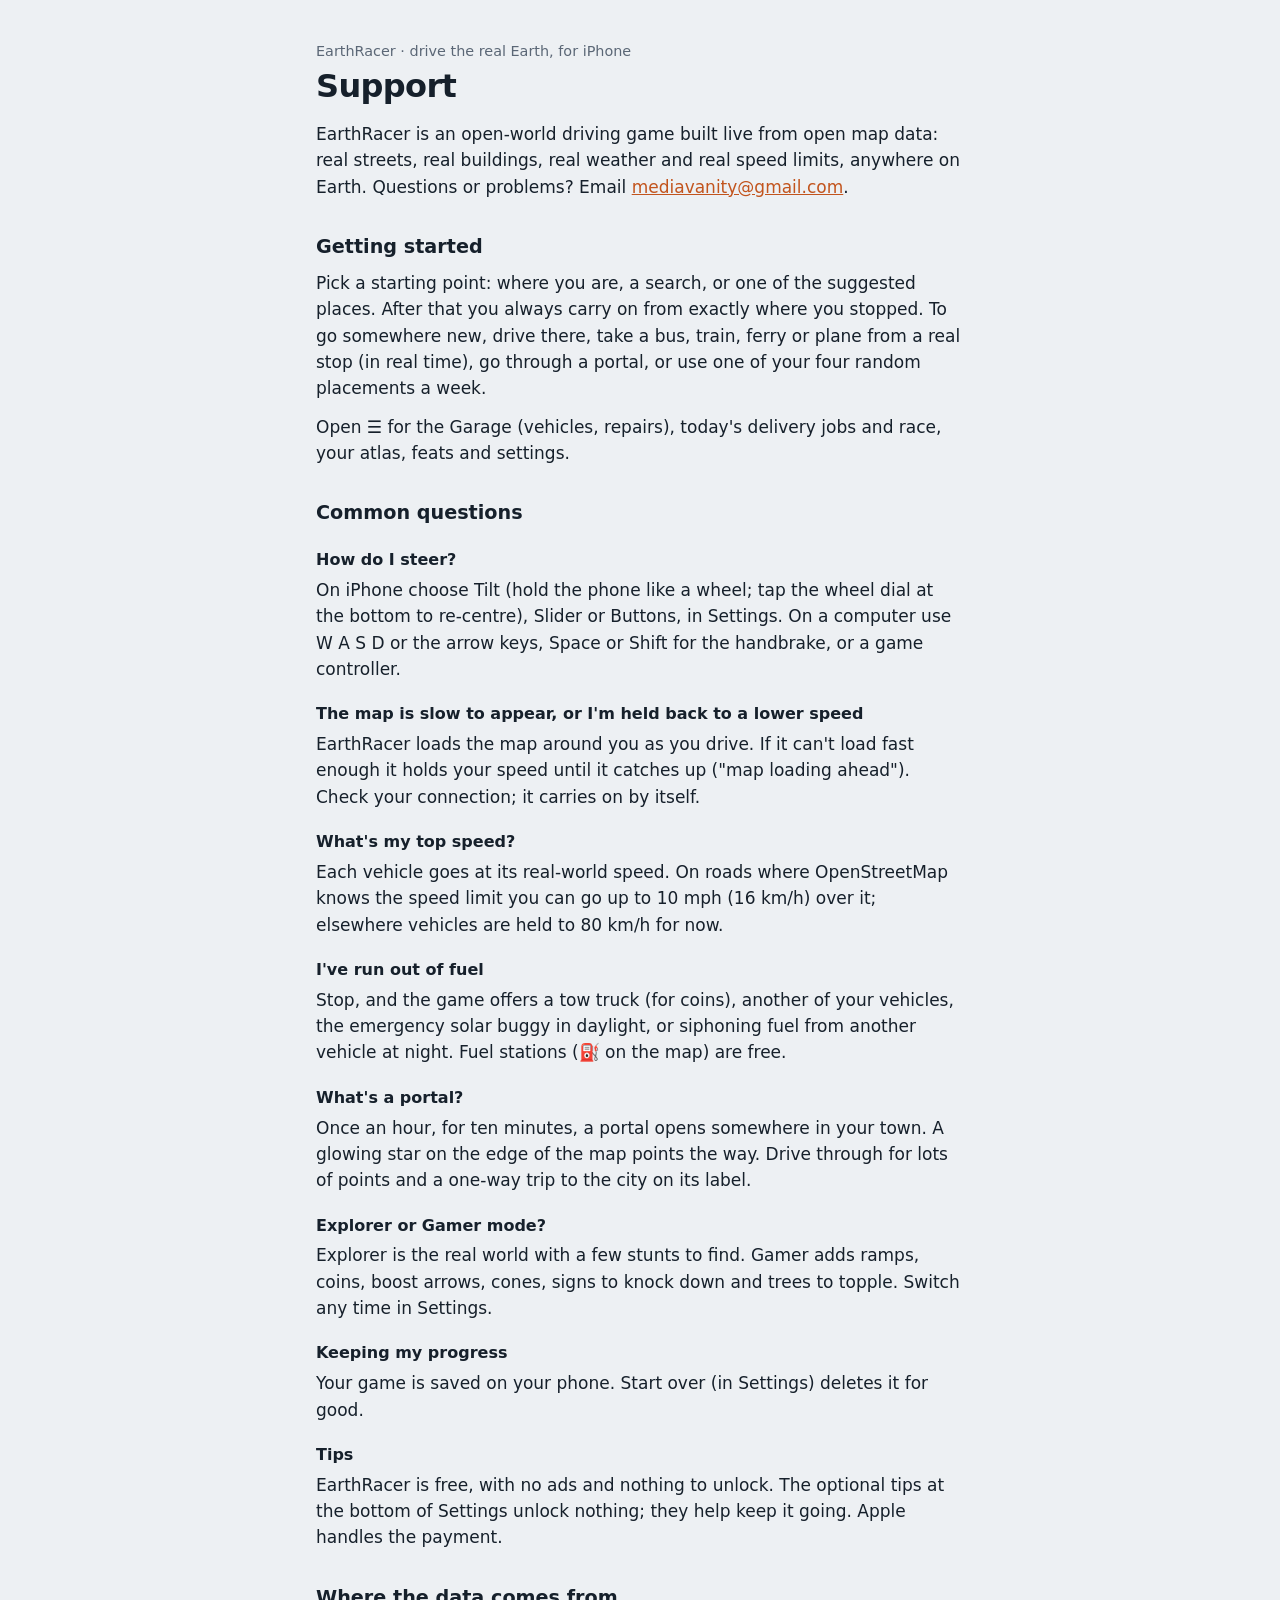
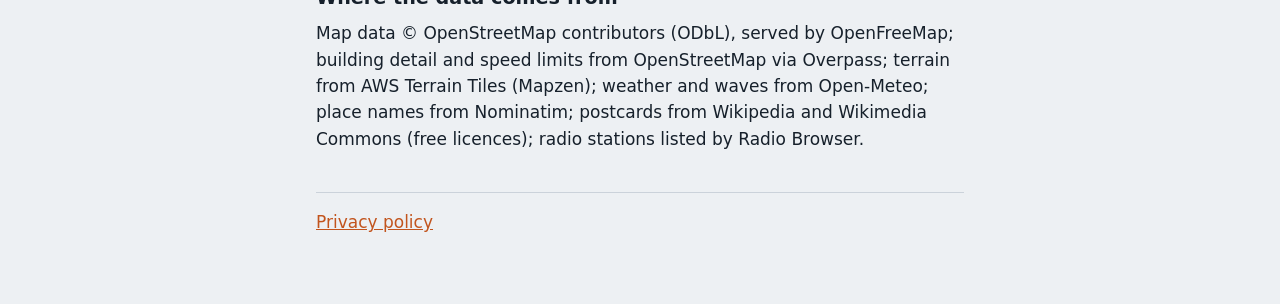
==== index.html @ cb2f4006 "EarthRacer support and privacy pages Co-Authored-By: Claude Opus 5.5 <noreply@anthropic.com>" ====
<!DOCTYPE html>
<html lang="en">
<head>
<meta charset="utf-8">
<meta name="viewport" content="width=device-width, initial-scale=1">
<title>EarthRacer Support</title>
<meta name="description" content="Help and support for EarthRacer, an open-world driving game on the real Earth, for iPhone.">
<link rel="stylesheet" href="style.css">
</head>
<body>
<main>
<p class="eyebrow">EarthRacer · drive the real Earth, for iPhone</p>
<h1>Support</h1>
<p>EarthRacer is an open-world driving game built live from open map data: real streets, real buildings, real weather and real speed limits, anywhere on Earth. Questions or problems? Email <a href="mailto:mediavanity@gmail.com?subject=EarthRacer%20support">mediavanity@gmail.com</a>.</p>

<h2>Getting started</h2>
<p>Pick a starting point: where you are, a search, or one of the suggested places. After that you always carry on from exactly where you stopped. To go somewhere new, drive there, take a bus, train, ferry or plane from a real stop (in real time), go through a portal, or use one of your four random placements a week.</p>
<p>Open ☰ for the Garage (vehicles, repairs), today's delivery jobs and race, your atlas, feats and settings.</p>

<h2>Common questions</h2>
<h3>How do I steer?</h3>
<p>On iPhone choose Tilt (hold the phone like a wheel; tap the wheel dial at the bottom to re-centre), Slider or Buttons, in Settings. On a computer use W A S D or the arrow keys, Space or Shift for the handbrake, or a game controller.</p>
<h3>The map is slow to appear, or I'm held back to a lower speed</h3>
<p>EarthRacer loads the map around you as you drive. If it can't load fast enough it holds your speed until it catches up ("map loading ahead"). Check your connection; it carries on by itself.</p>
<h3>What's my top speed?</h3>
<p>Each vehicle goes at its real-world speed. On roads where OpenStreetMap knows the speed limit you can go up to 10 mph (16 km/h) over it; elsewhere vehicles are held to 80 km/h for now.</p>
<h3>I've run out of fuel</h3>
<p>Stop, and the game offers a tow truck (for coins), another of your vehicles, the emergency solar buggy in daylight, or siphoning fuel from another vehicle at night. Fuel stations (⛽ on the map) are free.</p>
<h3>What's a portal?</h3>
<p>Once an hour, for ten minutes, a portal opens somewhere in your town. A glowing star on the edge of the map points the way. Drive through for lots of points and a one-way trip to the city on its label.</p>
<h3>Explorer or Gamer mode?</h3>
<p>Explorer is the real world with a few stunts to find. Gamer adds ramps, coins, boost arrows, cones, signs to knock down and trees to topple. Switch any time in Settings.</p>
<h3>Keeping my progress</h3>
<p>Your game is saved on your phone. Start over (in Settings) deletes it for good.</p>
<h3>Tips</h3>
<p>EarthRacer is free, with no ads and nothing to unlock. The optional tips at the bottom of Settings unlock nothing; they help keep it going. Apple handles the payment.</p>

<h2>Where the data comes from</h2>
<p>Map data © OpenStreetMap contributors (ODbL), served by OpenFreeMap; building detail and speed limits from OpenStreetMap via Overpass; terrain from AWS Terrain Tiles (Mapzen); weather and waves from Open-Meteo; place names from Nominatim; postcards from Wikipedia and Wikimedia Commons (free licences); radio stations listed by Radio Browser.</p>

<p class="foot"><a href="privacy.html">Privacy policy</a></p>
</main>
</body>
</html>
---- style.css ----
:root{--bg:#EDF0F3;--panel:#fff;--ink:#16202B;--mute:#5B6776;--line:#CBD2DA;--acc:#C2541D}
@media (prefers-color-scheme:dark){:root{--bg:#0E141B;--panel:#16202B;--ink:#E6EBF1;--mute:#93A0B0;--line:#2A3644;--acc:#FF9A5C;color-scheme:dark}}
*{box-sizing:border-box}
html{-webkit-text-size-adjust:100%}
body{margin:0;background:var(--bg);color:var(--ink);font:17px/1.55 system-ui,-apple-system,"Segoe UI",sans-serif}
main{max-width:680px;margin:0 auto;padding:40px 16px 56px}
.eyebrow{margin:0 0 6px;color:var(--mute);font-size:.9rem}
h1{margin:0 0 16px;font-size:2rem;line-height:1.15;letter-spacing:-.02em}
h2{margin:32px 0 8px;font-size:1.2rem}
h3{margin:20px 0 4px;font-size:1rem}
p{margin:0 0 12px}
.mute{color:var(--mute)}
a{color:var(--acc)}
.foot{margin-top:40px;padding-top:16px;border-top:1px solid var(--line)}
.badge{margin:4px 0 20px}
.badge img{display:block;height:54px;width:auto}
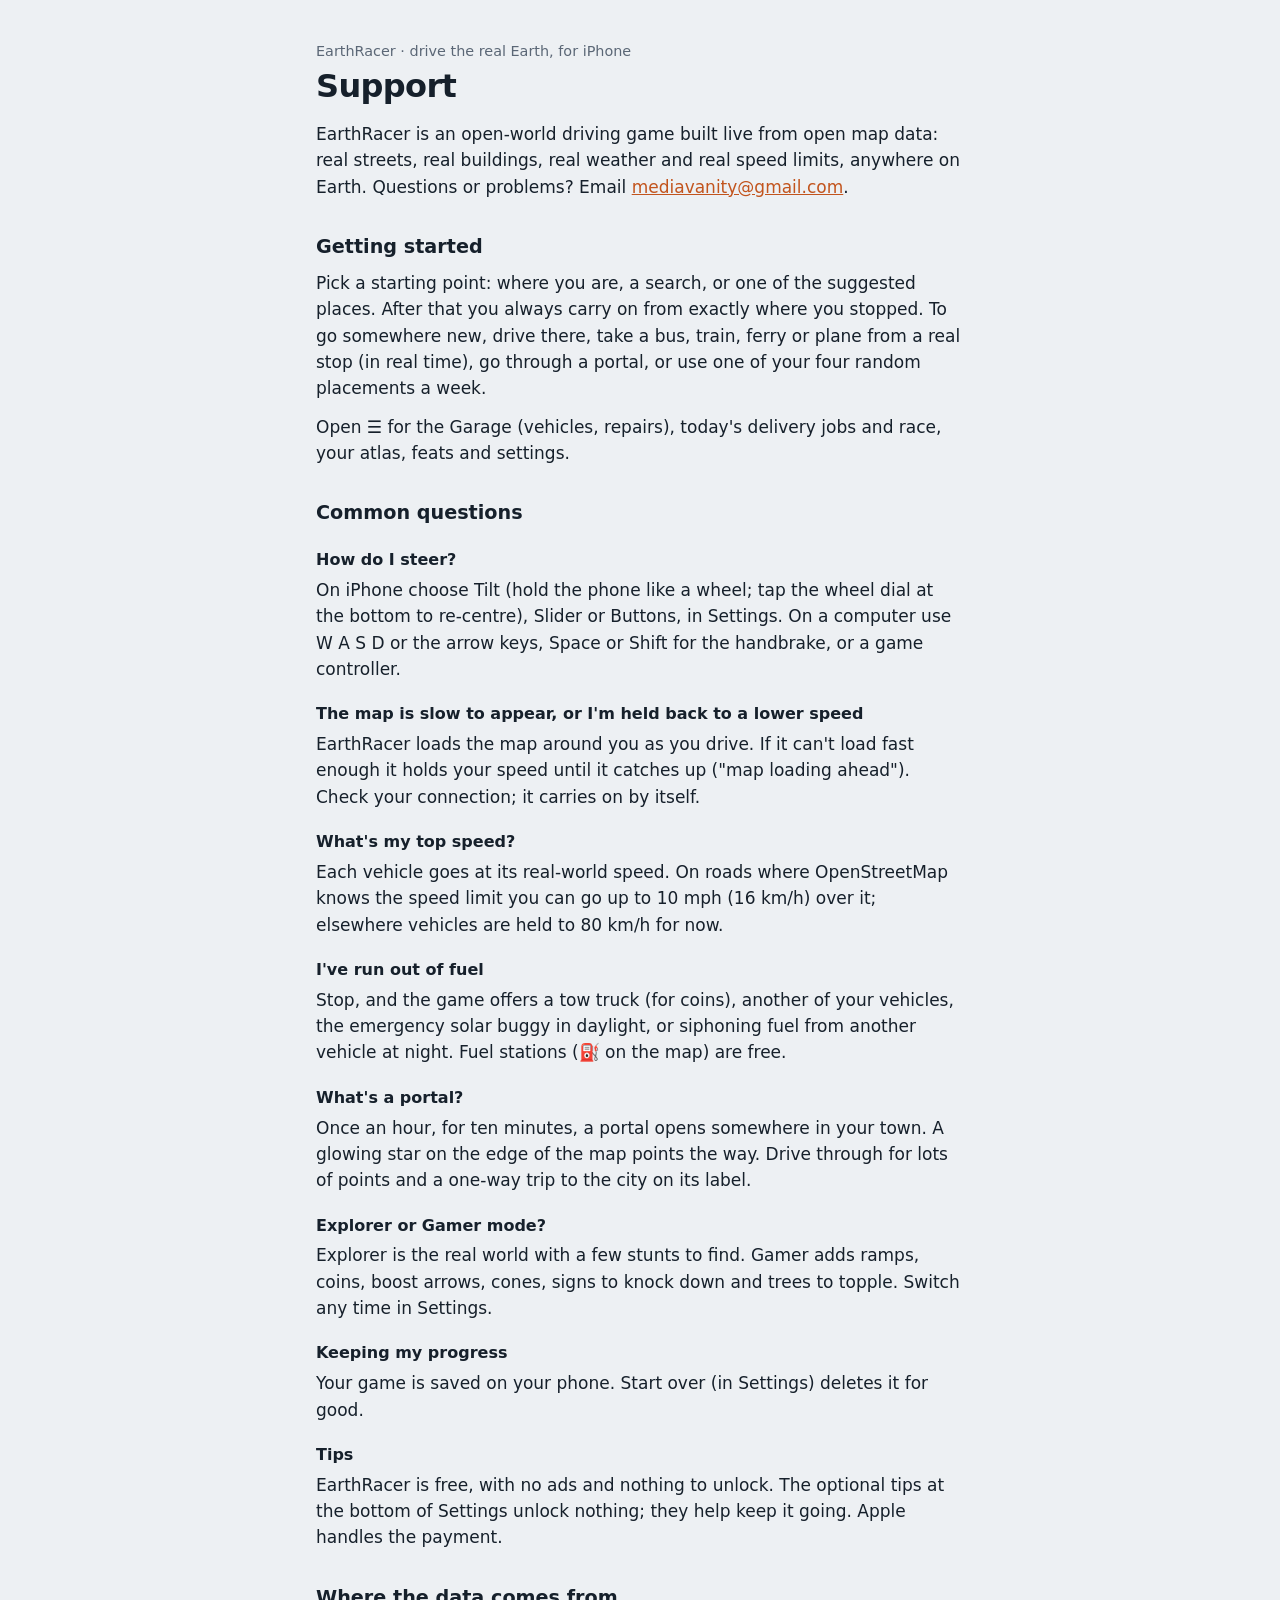
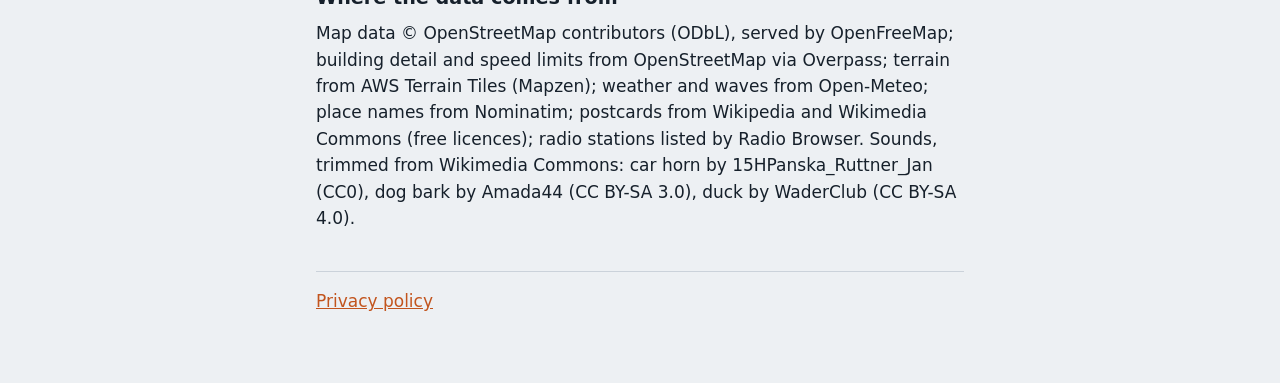
==== commit b3f8c668: "Credits for the horn, bark and quack sounds Co-Authored-By: Claude Opus 5.5 <noreply@anthropic.com>" ====
--- a/index.html
+++ b/index.html
@@ -36,7 +36,7 @@
 <p>EarthRacer is free, with no ads and nothing to unlock. The optional tips at the bottom of Settings unlock nothing; they help keep it going. Apple handles the payment.</p>
 
 <h2>Where the data comes from</h2>
-<p>Map data © OpenStreetMap contributors (ODbL), served by OpenFreeMap; building detail and speed limits from OpenStreetMap via Overpass; terrain from AWS Terrain Tiles (Mapzen); weather and waves from Open-Meteo; place names from Nominatim; postcards from Wikipedia and Wikimedia Commons (free licences); radio stations listed by Radio Browser.</p>
+<p>Map data © OpenStreetMap contributors (ODbL), served by OpenFreeMap; building detail and speed limits from OpenStreetMap via Overpass; terrain from AWS Terrain Tiles (Mapzen); weather and waves from Open-Meteo; place names from Nominatim; postcards from Wikipedia and Wikimedia Commons (free licences); radio stations listed by Radio Browser. Sounds, trimmed from Wikimedia Commons: car horn by 15HPanska_Ruttner_Jan (CC0), dog bark by Amada44 (CC BY-SA 3.0), duck by WaderClub (CC BY-SA 4.0).</p>
 
 <p class="foot"><a href="privacy.html">Privacy policy</a></p>
 </main>
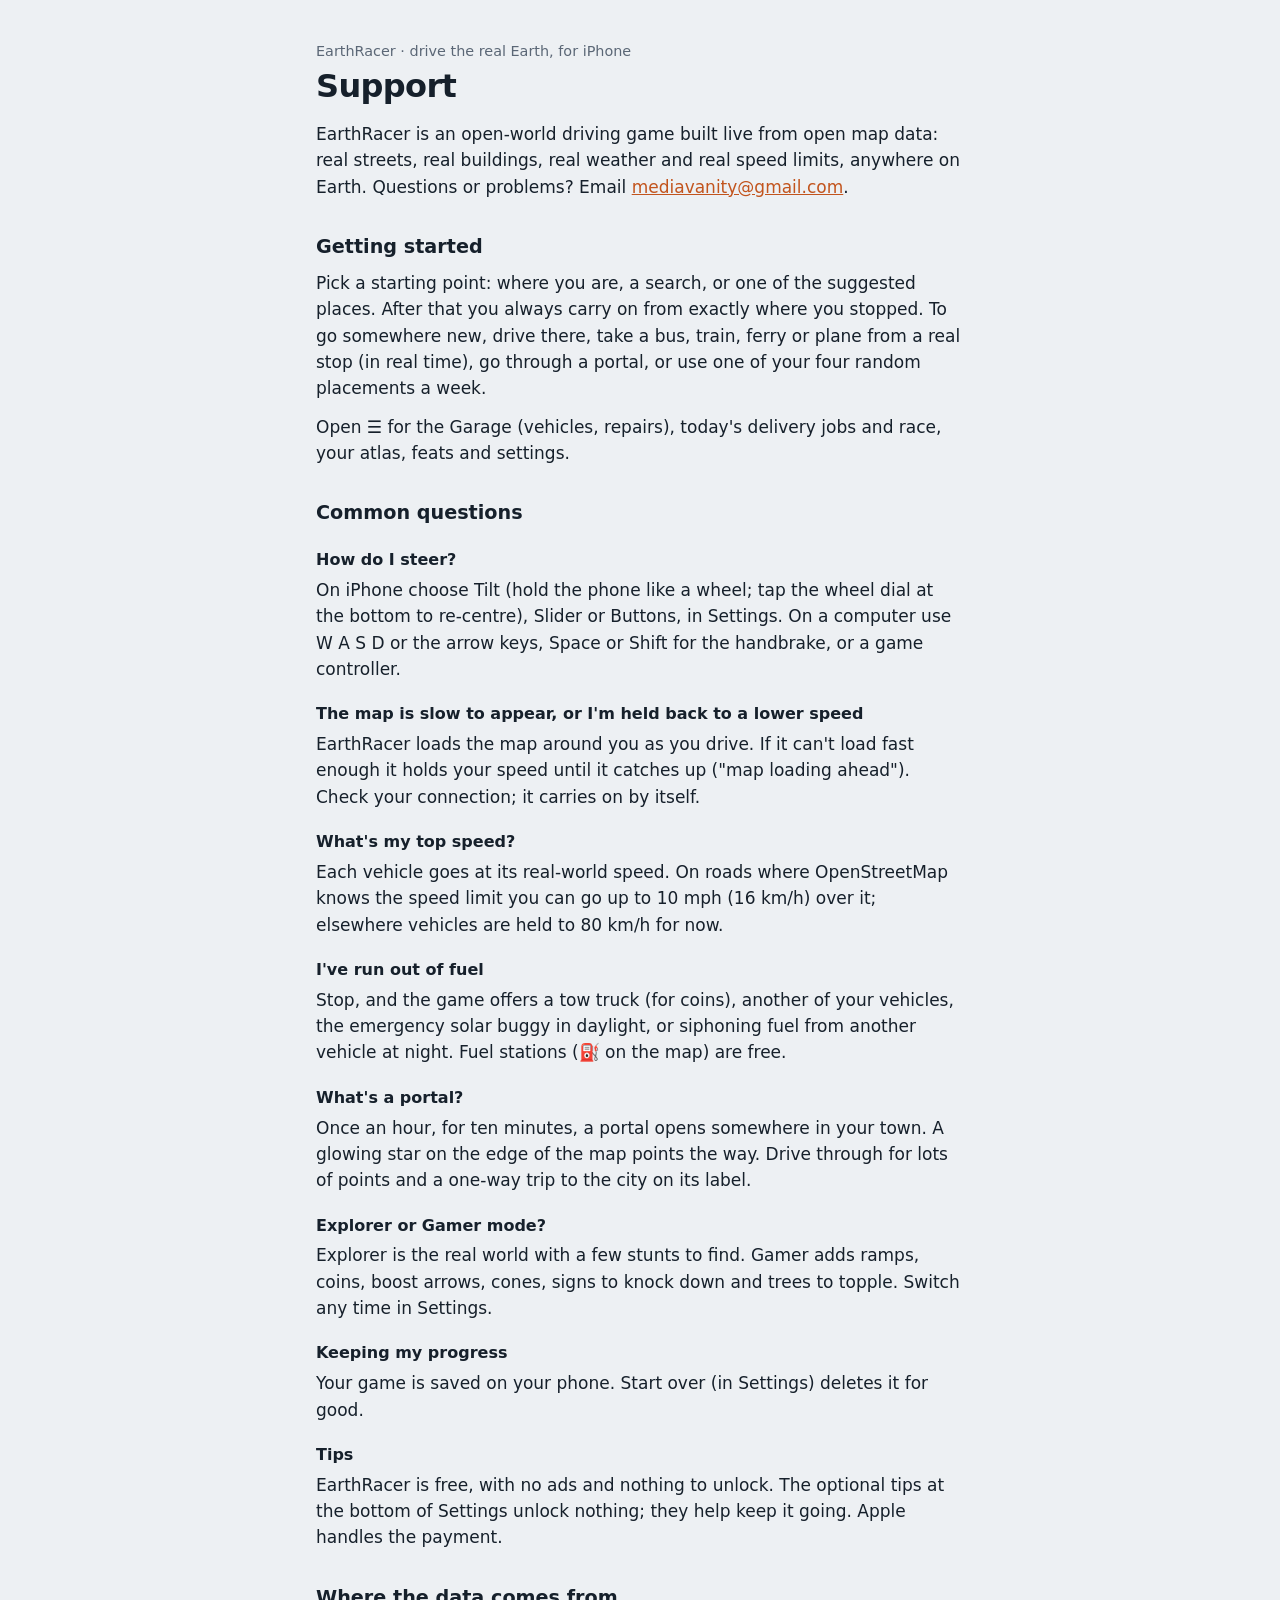
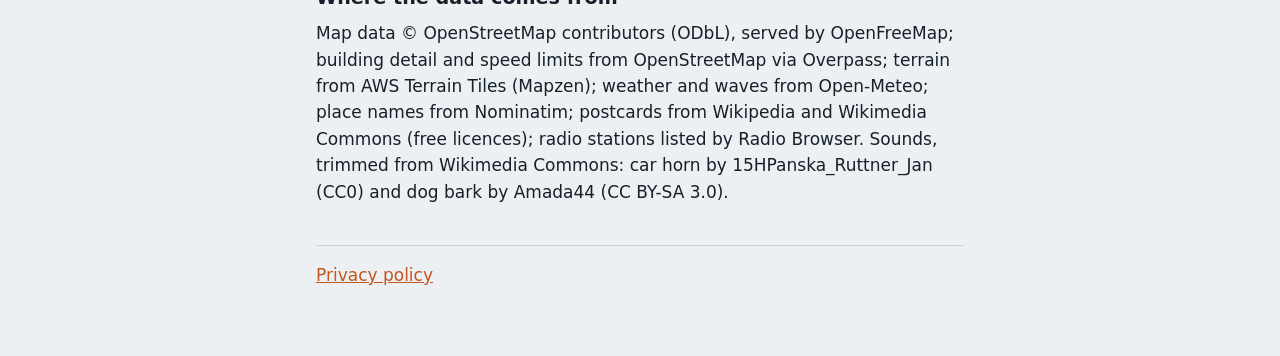
==== commit fe1fa6b2: "Credits: horn and bark recordings only Co-Authored-By: Claude Opus 5.5 <noreply@anthropic.com>" ====
--- a/index.html
+++ b/index.html
@@ -36,7 +36,7 @@
 <p>EarthRacer is free, with no ads and nothing to unlock. The optional tips at the bottom of Settings unlock nothing; they help keep it going. Apple handles the payment.</p>
 
 <h2>Where the data comes from</h2>
-<p>Map data © OpenStreetMap contributors (ODbL), served by OpenFreeMap; building detail and speed limits from OpenStreetMap via Overpass; terrain from AWS Terrain Tiles (Mapzen); weather and waves from Open-Meteo; place names from Nominatim; postcards from Wikipedia and Wikimedia Commons (free licences); radio stations listed by Radio Browser. Sounds, trimmed from Wikimedia Commons: car horn by 15HPanska_Ruttner_Jan (CC0), dog bark by Amada44 (CC BY-SA 3.0), duck by WaderClub (CC BY-SA 4.0).</p>
+<p>Map data © OpenStreetMap contributors (ODbL), served by OpenFreeMap; building detail and speed limits from OpenStreetMap via Overpass; terrain from AWS Terrain Tiles (Mapzen); weather and waves from Open-Meteo; place names from Nominatim; postcards from Wikipedia and Wikimedia Commons (free licences); radio stations listed by Radio Browser. Sounds, trimmed from Wikimedia Commons: car horn by 15HPanska_Ruttner_Jan (CC0) and dog bark by Amada44 (CC BY-SA 3.0).</p>
 
 <p class="foot"><a href="privacy.html">Privacy policy</a></p>
 </main>
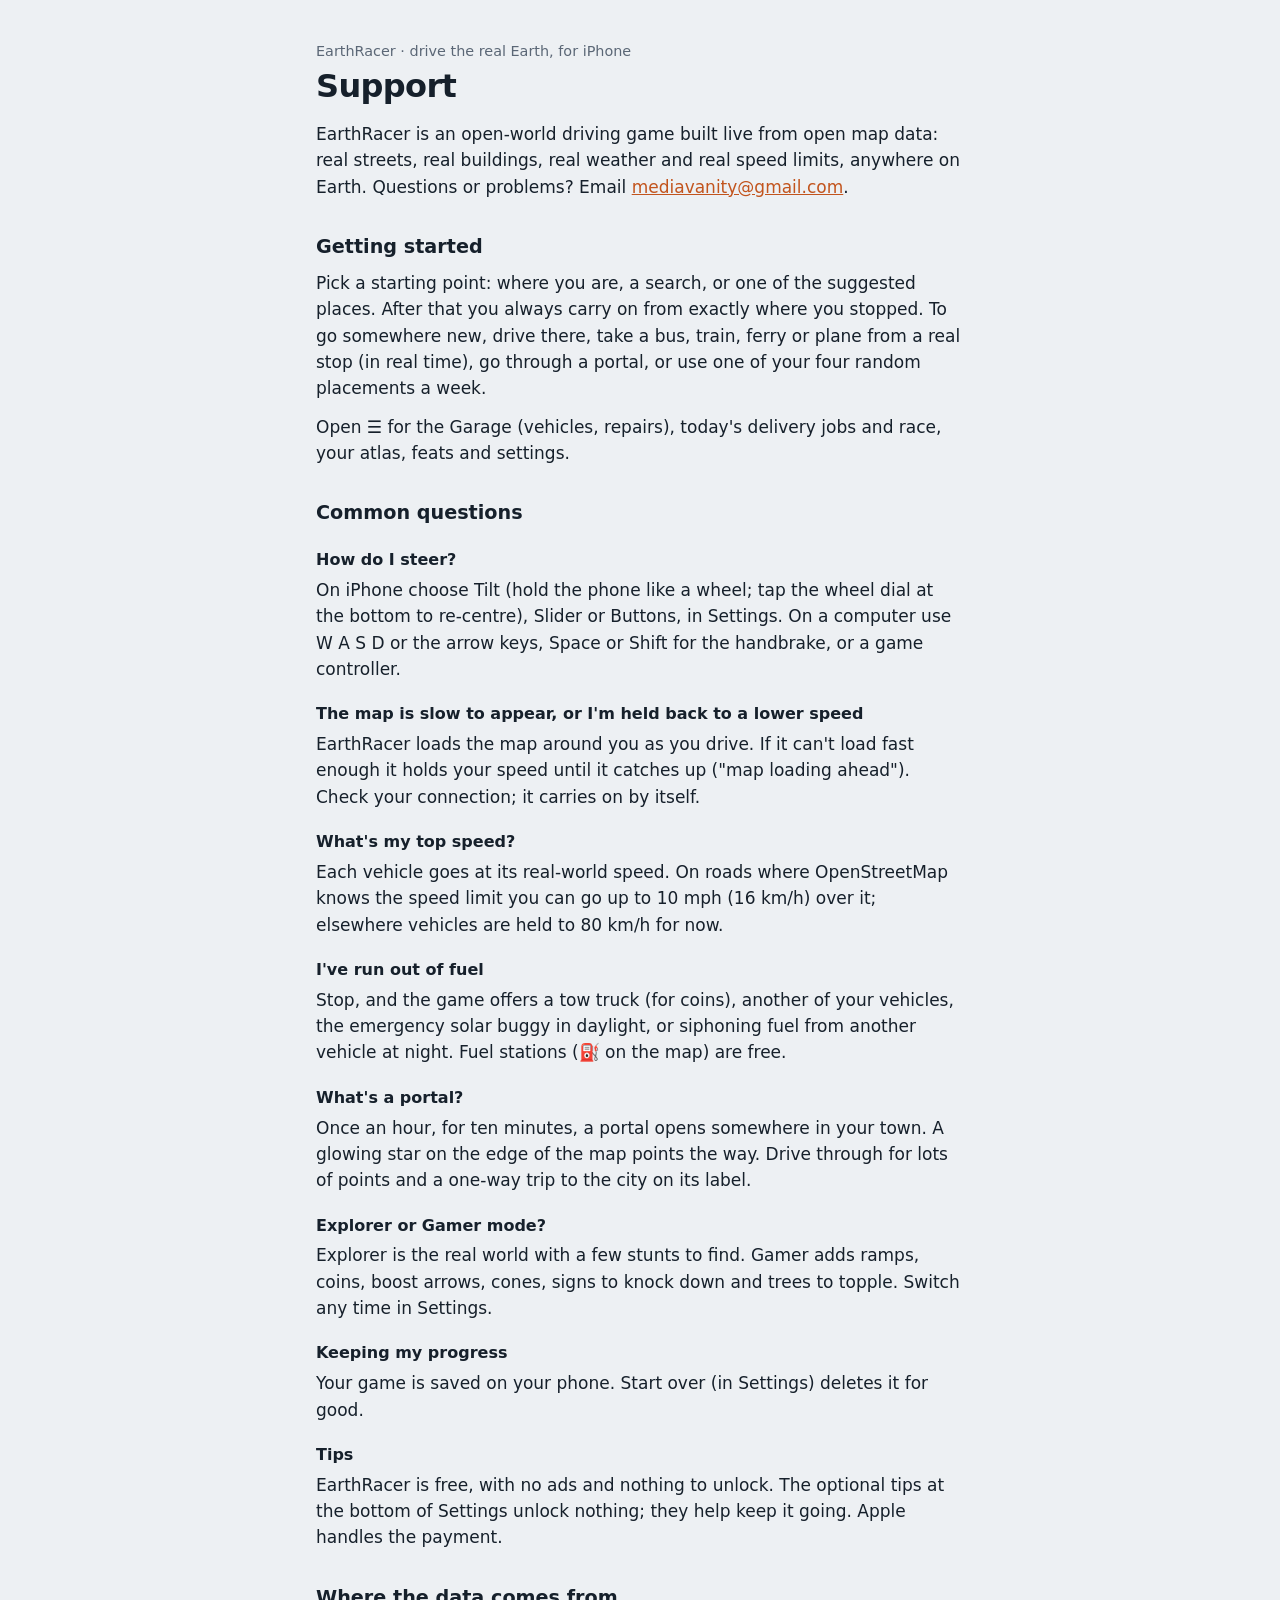
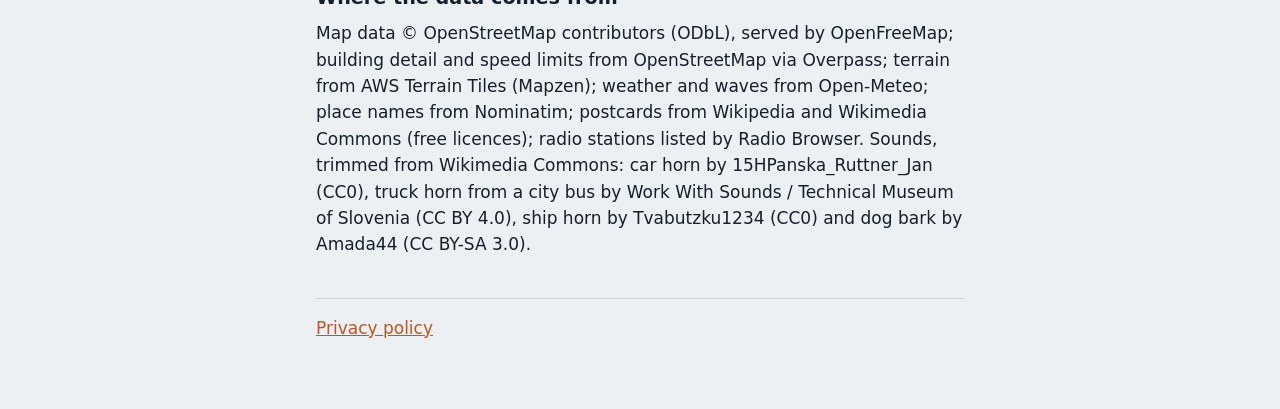
==== commit 1c6afa01: "Credits: truck and ship horns Co-Authored-By: Claude Opus 5.5 <noreply@anthropic.com>" ====
--- a/index.html
+++ b/index.html
@@ -36,7 +36,7 @@
 <p>EarthRacer is free, with no ads and nothing to unlock. The optional tips at the bottom of Settings unlock nothing; they help keep it going. Apple handles the payment.</p>
 
 <h2>Where the data comes from</h2>
-<p>Map data © OpenStreetMap contributors (ODbL), served by OpenFreeMap; building detail and speed limits from OpenStreetMap via Overpass; terrain from AWS Terrain Tiles (Mapzen); weather and waves from Open-Meteo; place names from Nominatim; postcards from Wikipedia and Wikimedia Commons (free licences); radio stations listed by Radio Browser. Sounds, trimmed from Wikimedia Commons: car horn by 15HPanska_Ruttner_Jan (CC0) and dog bark by Amada44 (CC BY-SA 3.0).</p>
+<p>Map data © OpenStreetMap contributors (ODbL), served by OpenFreeMap; building detail and speed limits from OpenStreetMap via Overpass; terrain from AWS Terrain Tiles (Mapzen); weather and waves from Open-Meteo; place names from Nominatim; postcards from Wikipedia and Wikimedia Commons (free licences); radio stations listed by Radio Browser. Sounds, trimmed from Wikimedia Commons: car horn by 15HPanska_Ruttner_Jan (CC0), truck horn from a city bus by Work With Sounds / Technical Museum of Slovenia (CC BY 4.0), ship horn by Tvabutzku1234 (CC0) and dog bark by Amada44 (CC BY-SA 3.0).</p>
 
 <p class="foot"><a href="privacy.html">Privacy policy</a></p>
 </main>
